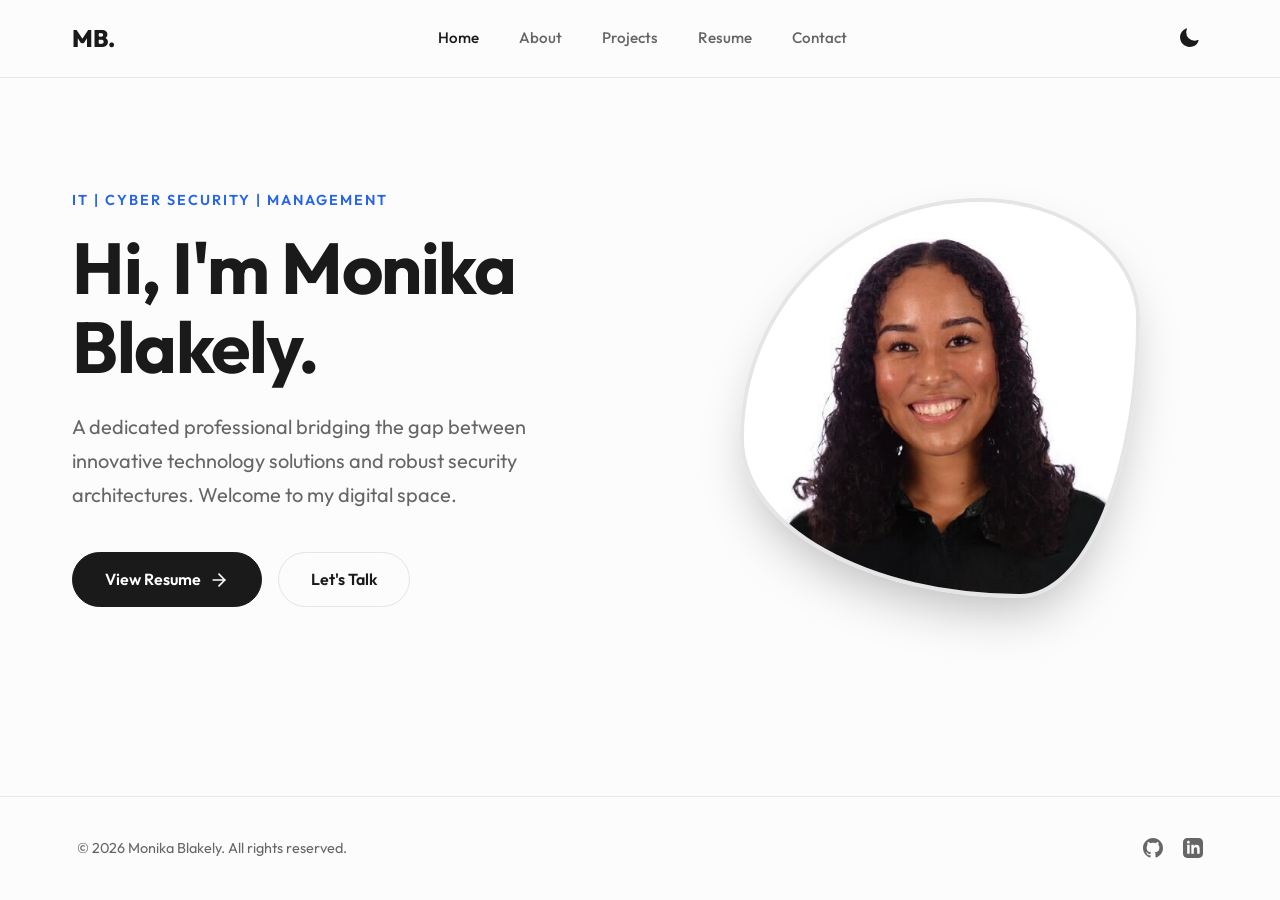
==== index.html @ 393cf8ac "first commit" ====
<!doctype html>
<html lang="en" data-theme="dark">
  <head>
    <meta charset="UTF-8" />
    <meta name="viewport" content="width=device-width, initial-scale=1" />
    <title>Monika Blakely | IT & Cyber Security Professional</title>

    <!-- Fonts -->
    <link rel="preconnect" href="https://fonts.googleapis.com" />
    <link rel="preconnect" href="https://fonts.gstatic.com" crossorigin />
    <link href="https://fonts.googleapis.com/css2?family=Outfit:wght@300;400;500;600;700;800&display=swap" rel="stylesheet" />

    <!-- Stylesheet -->
    <link rel="stylesheet" href="assets/css/styles.css" />
  </head>
  <body>
    <nav class="navbar" id="navbar">
      <div class="nav-container">
        <a href="index.html" class="nav-brand">MB.</a>

        <div class="nav-links" id="nav-links">
          <a href="index.html" class="active">Home</a>
          <a href="about.html">About</a>
          <a href="projects.html">Projects</a>
          <a href="resume.html">Resume</a>
          <a href="contact.html">Contact</a>
        </div>

        <div class="nav-controls">
          <button class="theme-toggle" id="theme-toggle" aria-label="Toggle Theme">
            <svg id="theme-icon" xmlns="http://www.w3.org/2000/svg" viewBox="0 0 24 24">
              <path
                d="M12 2.25a.75.75 0 0 1 .75.75v2.25a.75.75 0 0 1-1.5 0V3a.75.75 0 0 1 .75-.75ZM7.5 12a4.5 4.5 0 1 1 9 0 4.5 4.5 0 0 1-9 0ZM18.894 6.166a.75.75 0 0 0-1.06-1.06l-1.591 1.59a.75.75 0 1 0 1.06 1.061l1.591-1.59ZM21.75 12a.75.75 0 0 1-.75.75h-2.25a.75.75 0 0 1 0-1.5H21a.75.75 0 0 1 .75.75ZM17.834 18.894a.75.75 0 0 0 1.06-1.06l-1.59-1.591a.75.75 0 1 0-1.061 1.06l1.59 1.591ZM12 18.75a.75.75 0 0 1 .75.75V21a.75.75 0 0 1-1.5 0v-1.5a.75.75 0 0 1 .75-.75ZM6.166 18.894a.75.75 0 0 1-1.06-1.06l1.59-1.591a.75.75 0 1 1 1.061 1.06l-1.59 1.591ZM2.25 12a.75.75 0 0 1 .75-.75H5.25a.75.75 0 0 1 0 1.5H3a.75.75 0 0 1-.75-.75ZM6.166 6.166a.75.75 0 0 1 1.06-1.06l1.59 1.591a.75.75 0 1 1-1.061 1.06l-1.59-1.591Z"
              />
            </svg>
          </button>

          <button class="mobile-toggle" id="mobile-toggle" aria-label="Toggle Menu">
            <svg xmlns="http://www.w3.org/2000/svg" width="24" height="24" fill="none" viewBox="0 0 24 24" stroke="currentColor" stroke-width="2">
              <path stroke-linecap="round" stroke-linejoin="round" d="M4 6h16M4 12h16m-7 6h7" />
            </svg>
          </button>
        </div>
      </div>
    </nav>

    <main>
      <section class="hero">
        <div class="hero-content">
          <span class="hero-subtitle">IT | Cyber Security | Management</span>
          <h1 class="hero-title">Hi, I'm Monika Blakely.</h1>
          <p class="hero-desc">A dedicated professional bridging the gap between innovative technology solutions and robust security architectures. Welcome to my digital space.</p>

          <div class="hero-actions">
            <a href="resume.html" class="btn-primary">
              View Resume
              <svg xmlns="http://www.w3.org/2000/svg" width="20" height="20" viewBox="0 0 24 24" fill="none" stroke="currentColor" stroke-width="2" stroke-linecap="round" stroke-linejoin="round">
                <line x1="5" y1="12" x2="19" y2="12"></line>
                <polyline points="12 5 19 12 12 19"></polyline>
              </svg>
            </a>
            <a href="contact.html" class="btn-secondary">Let's Talk</a>
          </div>
        </div>
        <div class="hero-image-wrapper">
          <img src="assets/images/profile.jpg" alt="Monika Blakely Profile" class="hero-image" />
        </div>
      </section>
    </main>

    <footer>
      <div class="footer-left">&copy; <span id="year">2026</span> Monika Blakely. All rights reserved.</div>
      <div class="socials">
        <a href="https://github.com/monikablakely" target="_blank" rel="noopener noreferrer" aria-label="GitHub">
          <svg xmlns="http://www.w3.org/2000/svg" width="20" height="20" viewBox="0 0 24 24" fill="currentColor">
            <path
              d="M12 0c-6.626 0-12 5.373-12 12 0 5.302 3.438 9.8 8.207 11.387.599.111.793-.261.793-.577v-2.234c-3.338.726-4.033-1.416-4.033-1.416-.546-1.387-1.333-1.756-1.333-1.756-1.089-.745.083-.729.083-.729 1.205.084 1.839 1.237 1.839 1.237 1.07 1.834 2.807 1.304 3.492.997.107-.775.418-1.305.762-1.604-2.665-.305-5.467-1.334-5.467-5.931 0-1.311.469-2.381 1.236-3.221-.124-.303-.535-1.524.117-3.176 0 0 1.008-.322 3.301 1.23.957-.266 1.983-.399 3.003-.404 1.02.005 2.047.138 3.006.404 2.291-1.552 3.297-1.23 3.297-1.23.653 1.653.242 2.874.118 3.176.77.84 1.235 1.911 1.235 3.221 0 4.609-2.807 5.624-5.479 5.921.43.372.823 1.102.823 2.222v3.293c0 .319.192.694.801.576 4.765-1.589 8.199-6.086 8.199-11.386 0-6.627-5.373-12-12-12z"
            />
          </svg>
        </a>
        <a href="https://www.linkedin.com/in/monikablakely/" target="_blank" rel="noopener noreferrer" aria-label="LinkedIn">
          <svg xmlns="http://www.w3.org/2000/svg" width="20" height="20" viewBox="0 0 24 24" fill="currentColor"><path d="M19 0h-14c-2.761 0-5 2.239-5 5v14c0 2.761 2.239 5 5 5h14c2.762 0 5-2.239 5-5v-14c0-2.761-2.238-5-5-5zm-11 19h-3v-11h3v11zm-1.5-12.268c-.966 0-1.75-.79-1.75-1.764s.784-1.764 1.75-1.764 1.75.79 1.75 1.764-.783 1.764-1.75 1.764zm13.5 12.268h-3v-5.604c0-3.368-4-3.113-4 0v5.604h-3v-11h3v1.765c1.396-2.586 7-2.777 7 2.476v6.759z" /></svg>
        </a>
      </div>
    </footer>

    <script src="assets/js/scripts.js"></script>
  </body>
</html>
---- assets/css/styles.css ----
:root {
  /* Light Theme */
  --bg-color: #fcfcfc;
  --text-main: #1a1a1a;
  --text-muted: #666666;
  --accent: #2563eb;
  --nav-bg: rgba(252, 252, 252, 0.85);
  --nav-border: rgba(0, 0, 0, 0.08);
  --card-bg: #fff;
  --btn-bg: #1a1a1a;
  --btn-text: #ffffff;
  --btn-hover: #333333;
  --btn-sec-bg: transparent;
  --btn-sec-text: #1a1a1a;
  --btn-sec-border: #e5e5e5;
  --btn-sec-hover: #f5f5f5;
}

[data-theme="dark"] {
  /* Dark Theme */
  --bg-color: #0d0d0d;
  --text-main: #f2f2f2;
  --text-muted: #a1a1aa;
  --accent: #60a5fa;
  --nav-bg: rgba(13, 13, 13, 0.85);
  --nav-border: rgba(255, 255, 255, 0.08);
  --card-bg: #161616;
  --btn-bg: #f2f2f2;
  --btn-text: #0d0d0d;
  --btn-hover: #d4d4d4;
  --btn-sec-bg: transparent;
  --btn-sec-text: #f2f2f2;
  --btn-sec-border: #333333;
  --btn-sec-hover: #1a1a1a;
}

* {
  margin: 0;
  padding: 0;
  box-sizing: border-box;
}

body {
  font-family: "Outfit", sans-serif;
  background-color: var(--bg-color);
  color: var(--text-main);
  line-height: 1.6;
  transition:
    background-color 0.4s ease,
    color 0.4s ease;
  min-height: 100vh;
  display: flex;
  flex-direction: column;
}

::selection {
  background: var(--accent);
  color: #fff;
}

/* Navigation */
.navbar {
  position: fixed;
  top: 0;
  width: 100%;
  background: var(--nav-bg);
  backdrop-filter: blur(12px);
  -webkit-backdrop-filter: blur(12px);
  border-bottom: 1px solid var(--nav-border);
  z-index: 1000;
  transition:
    background 0.4s ease,
    border-color 0.4s ease,
    padding 0.3s ease;
}

.nav-container {
  width: 100%;
  max-width: 1200px;
  margin: 0 auto;
  padding: 1.2rem 2rem;
  display: flex;
  justify-content: space-between;
  align-items: center;
}

.nav-brand {
  font-size: 1.5rem;
  font-weight: 800;
  letter-spacing: -0.5px;
  text-decoration: none;
  color: var(--text-main);
}

.nav-links {
  display: flex;
  gap: 2.5rem;
  align-items: center;
}

.nav-links a {
  text-decoration: none;
  color: var(--text-muted);
  font-weight: 500;
  font-size: 0.95rem;
  transition: color 0.3s ease;
  position: relative;
}

.nav-links a:hover,
.nav-links a.active {
  color: var(--text-main);
}

.nav-controls {
  display: flex;
  align-items: center;
  gap: 1rem;
}

/* Theme Toggle */
.theme-toggle {
  background: none;
  border: none;
  color: var(--text-main);
  cursor: pointer;
  display: flex;
  align-items: center;
  justify-content: center;
  padding: 0.5rem;
  border-radius: 50%;
  transition:
    background-color 0.3s ease,
    transform 0.3s ease;
}

.theme-toggle:hover {
  background-color: var(--nav-border);
  transform: scale(1.05);
}

.theme-toggle svg {
  width: 22px;
  height: 22px;
  fill: currentColor;
}

.mobile-toggle {
  display: none;
  background: none;
  border: none;
  color: var(--text-main);
  cursor: pointer;
  padding: 0.5rem;
}

/* Main Content (Hero) */
main {
  flex: 1;
  display: flex;
  align-items: center;
  justify-content: center;
}

.hero {
  max-width: 1200px;
  padding: 1.2rem 2rem;
  width: 100%;
  display: flex;
  align-items: center;
  justify-content: space-between;
  gap: 4rem;
  text-align: left;
  animation: fadeUp 1s cubic-bezier(0.16, 1, 0.3, 1) forwards;
  opacity: 0;
  transform: translateY(30px);
}

.hero-content {
  flex: 1;
  max-width: 600px;
}

.hero-image-wrapper {
  flex: 1;
  display: flex;
  justify-content: center;
  align-items: center;
  position: relative;
}

.hero-image {
  width: 100%;
  max-width: 400px;
  height: 400px;
  object-fit: cover;
  border-radius: 60% 40% 30% 70% / 60% 30% 70% 40%;
  box-shadow: 0 25px 50px -12px rgba(0, 0, 0, 0.25);
  border: 4px solid var(--btn-sec-border);
  animation: blob-morph 12s ease-in-out infinite;
  transition:
    transform 0.4s ease,
    border-color 0.4s ease;
}

.hero-image:hover {
  transform: translateY(-10px) scale(1.02);
  border-color: var(--accent);
}

@keyframes blob-morph {
  0%,
  100% {
    border-radius: 60% 40% 30% 70% / 60% 30% 70% 40%;
  }
  33% {
    border-radius: 30% 60% 70% 40% / 50% 60% 30% 60%;
  }
  66% {
    border-radius: 73% 27% 41% 59% / 40% 58% 42% 50%;
  }
}

.hero-subtitle {
  font-size: 0.9rem;
  font-weight: 600;
  color: var(--accent);
  margin-bottom: 1rem;
  letter-spacing: 2px;
  text-transform: uppercase;
  display: block;
}

.hero-title {
  font-size: 4.5rem;
  font-weight: 700;
  line-height: 1.1;
  margin-bottom: 1.5rem;
  letter-spacing: -1.5px;
  color: var(--text-main);
}

.hero-desc {
  font-size: 1.25rem;
  color: var(--text-muted);
  max-width: 650px;
  margin-bottom: 2.5rem;
  line-height: 1.7;
}

.hero-actions {
  display: flex;
  gap: 1rem;
  align-items: center;
}

.btn-primary,
.btn-secondary {
  display: inline-flex;
  align-items: center;
  gap: 0.5rem;
  cursor: pointer;
  padding: 0.85rem 2rem;
  border-radius: 50px;
  text-decoration: none;
  font-weight: 600;
  font-size: 1rem;
  transition: all 0.3s ease;
}

.btn-primary {
  background-color: var(--btn-bg);
  color: var(--btn-text);
  border: 1px solid var(--btn-bg);
}

.btn-primary:hover {
  background-color: var(--btn-hover);
  border-color: var(--btn-hover);
  transform: translateY(-2px);
  box-shadow: 0 10px 20px rgba(0, 0, 0, 0.1);
}

.btn-primary svg {
  transition: transform 0.3s ease;
}

.btn-primary:hover svg {
  transform: translateX(5px);
}

.btn-secondary {
  background-color: var(--btn-sec-bg);
  color: var(--btn-sec-text);
  border: 1px solid var(--btn-sec-border);
}

.btn-secondary:hover {
  background-color: var(--btn-sec-hover);
  border-color: var(--text-muted);
  transform: translateY(-2px);
}

/* Footer */
footer {
  padding: 2.5rem 6%;
  display: flex;
  justify-content: space-between;
  align-items: center;
  border-top: 1px solid var(--nav-border);
  font-size: 0.9rem;
  color: var(--text-muted);
}

.socials {
  display: flex;
  gap: 1.25rem;
}

.socials a {
  color: var(--text-muted);
  transition:
    color 0.3s ease,
    transform 0.3s ease;
  display: flex;
}

.socials a:hover {
  color: var(--text-main);
  transform: translateY(-2px);
}

/* Page Shared Layout */
.page-main {
  padding: 8rem 0 5rem;
}

.page-container {
  max-width: 1200px;
  width: 100%;
  margin: 0 auto;
  padding: 1.2rem 2rem;
  animation: fadeUp 1s cubic-bezier(0.16, 1, 0.3, 1) forwards;
  opacity: 0;
  transform: translateY(30px);
}

.page-title {
  font-size: 3.5rem;
  font-weight: 800;
  margin-bottom: 3rem;
  letter-spacing: -1px;
}

.section-heading {
  font-size: 1.8rem;
  font-weight: 700;
  margin-bottom: 1rem;
  color: var(--text-main);
  position: relative;
  display: inline-block;
}

.section-heading.mt-2 {
  margin-top: 2rem;
}

.section-text {
  font-size: 1.1rem;
  color: var(--text-muted);
  margin-bottom: 1.5rem;
  line-height: 1.7;
}

.text-link {
  color: var(--accent);
  text-decoration: none;
  font-weight: 500;
  transition: color 0.3s ease;
}

.text-link:hover {
  color: var(--text-main);
  text-decoration: underline;
}

/* About Page Specific Layout */
.about-grid {
  display: flex;
  gap: 4rem;
  align-items: flex-start;
}

.about-image-col {
  flex: 0 0 35%;
  position: sticky;
  top: 8rem;
}

.about-text-col {
  flex: 1;
}

.image-stack {
  position: relative;
  width: 100%;
  aspect-ratio: 3/4;
}

.stack-img {
  width: 100%;
  height: 100%;
  object-fit: cover;
  border-radius: 20px;
  box-shadow: 0 10px 30px rgba(0, 0, 0, 0.1);
  border: 4px solid var(--btn-sec-border);
  transition: transform 0.3s ease;
}

.stack-img:hover {
  transform: scale(1.02);
}

.experience-list {
  display: flex;
  flex-direction: column;
  gap: 1.5rem;
  margin-top: 1rem;
  margin-bottom: 2rem;
}

.exp-item {
  display: flex;
  gap: 1.5rem;
  padding: 1.5rem;
  background-color: var(--nav-bg);
  border: 1px solid var(--nav-border);
  border-radius: 12px;
  transition:
    transform 0.3s ease,
    box-shadow 0.3s ease;
}

.exp-item:hover {
  transform: translateY(-3px);
  box-shadow: 0 5px 15px rgba(0, 0, 0, 0.05);
  border-color: var(--nav-border);
}

.exp-year {
  font-weight: 700;
  color: var(--accent);
  font-size: 0.9rem;
  white-space: nowrap;
}

.exp-details h3 {
  font-size: 1.2rem;
  font-weight: 600;
  margin-bottom: 0.2rem;
  margin-top: -0.3rem;
  color: var(--text-main);
}

.exp-details p {
  color: var(--text-muted);
  font-size: 0.95rem;
}

/* Projects Page Layout */
.projects-grid {
  display: grid;
  grid-template-columns: repeat(auto-fill, minmax(300px, 1fr));
  gap: 2.5rem;
  margin-top: 1rem;
}

.project-card {
  background: var(--card-bg);
  border: 1px solid var(--nav-border);
  border-radius: 20px;
  overflow: hidden;
  display: flex;
  flex-direction: column;
  box-shadow: 0 3px 6px rgba(0, 0, 0, 0.05);
  transition:
    transform 0.4s ease,
    box-shadow 0.4s ease,
    border-color 0.4s ease;
}

.project-card:hover {
  transform: translateY(-8px);
  box-shadow: 0 15px 35px rgba(0, 0, 0, 0.1);
  border-color: var(--accent);
}

.project-img-wrapper {
  position: relative;
  width: 100%;
  aspect-ratio: 16/10;
  overflow: hidden;
}

.project-img {
  width: 100%;
  height: 100%;
  object-fit: cover;
  transition: transform 0.6s ease;
}

.project-card:hover .project-img {
  transform: scale(1.05);
}

.project-overlay {
  position: absolute;
  top: 0;
  left: 0;
  width: 100%;
  height: 100%;
  background: rgba(0, 0, 0, 0.65);
  display: flex;
  align-items: center;
  justify-content: center;
  opacity: 0;
  transition: opacity 0.3s ease;
  backdrop-filter: blur(2px);
  -webkit-backdrop-filter: blur(2px);
}

.project-card:hover .project-overlay {
  opacity: 1;
}

.overlay-btn {
  background: var(--bg-color);
  color: var(--text-main);
  padding: 0.75rem 1.5rem;
  border-radius: 30px;
  font-weight: 600;
  display: flex;
  align-items: center;
  gap: 0.5rem;
  transform: translateY(20px);
  transition:
    transform 0.3s ease,
    background 0.3s ease,
    color 0.3s ease;
  text-decoration: none;
}

.project-card:hover .overlay-btn {
  transform: translateY(0);
}

.overlay-btn:hover {
  background: var(--accent);
  color: #fff;
}

.project-status-overlay {
  background: rgba(0, 0, 0, 0.5);
  color: #fff;
  padding: 0.75rem 1.5rem;
  border-radius: 30px;
  font-weight: 600;
  transform: translateY(20px);
  transition: transform 0.3s ease;
  display: inline-block;
}

.project-card:hover .project-status-overlay {
  transform: translateY(0);
}

.project-info {
  padding: 1.5rem;
  display: flex;
  flex-direction: column;
  flex: 1;
}

.project-title {
  font-size: 1.4rem;
  font-weight: 700;
  margin-bottom: 0.8rem;
  color: var(--text-main);
  line-height: 1.3;
}

.project-desc {
  font-size: 1rem;
  color: var(--text-muted);
  margin-bottom: 1.5rem;
  flex: 1;
}

.project-tags {
  display: flex;
  flex-wrap: wrap;
  gap: 0.5rem;
  margin-top: auto;
}

.tag {
  background: var(--btn-sec-border);
  border: 1px solid var(--nav-border);
  padding: 0.25rem 0.75rem;
  border-radius: 20px;
  font-size: 0.8rem;
  font-weight: 500;
  color: var(--text-main);
}

/* Carousel */
.carousel {
  position: relative;
  width: 100%;
  max-width: 500px;
  height: 300px;
  border-radius: 16px;
  overflow: hidden;
  box-shadow: 0 10px 30px rgba(0, 0, 0, 0.1);
  margin-bottom: 2rem;
  border: 1px solid var(--nav-border);
}

.carousel-slides {
  position: relative;
  width: 100%;
  height: 100%;
}

.carousel-slide {
  position: absolute;
  inset: 0;
  width: 100%;
  height: 100%;
  object-fit: cover;
  opacity: 0;
  transition: opacity 0.5s ease;
  pointer-events: none;
}

.carousel-slide.active {
  opacity: 1;
  pointer-events: auto;
}

.carousel-controls {
  position: absolute;
  bottom: 20px;
  left: 50%;
  transform: translateX(-50%);
  display: flex;
  gap: 5px;
  z-index: 10;
  background: rgba(0, 0, 0, 0.5);
  padding: 5px;
  border-radius: 50px;
  backdrop-filter: blur(10px);
}

.carousel-btn {
  background: none;
  border: none;
  color: white;
  cursor: pointer;
  display: flex;
  align-items: center;
  justify-content: center;
  width: 30px;
  height: 30px;
  border-radius: 50%;
  transition: all 0.3s ease;
}

.carousel-btn:hover {
  background: rgba(255, 255, 255, 0.2);
}

/* Resume Layout */
.resume-container {
  width: 100%;
  aspect-ratio: 8.5/11;
  max-width: 800px;
  background: var(--nav-bg);
  border: 1px solid var(--nav-border);
  border-radius: 20px;
  overflow: hidden;
  margin: 0 auto 1.5rem;
  box-shadow: 0 15px 35px rgba(0, 0, 0, 0.1);
}

.resume-frame {
  width: 100%;
  height: 100%;
  border: none;
}

.updated-note {
  font-size: 0.9rem;
  color: var(--text-muted);
}

/* Contact Layout */
.contact-page .page-title {
  margin-bottom: 0;
}

.contact-page .section-text {
  margin-bottom: 3rem;
}

.contact-grid {
  display: grid;
  grid-template-columns: 1fr 1fr;
  gap: 4rem;
  align-items: flex-start;
}

.contact-info {
  display: flex;
  flex-direction: column;
}

.info-items {
  display: flex;
  flex-direction: column;
  gap: 1.5rem;
}

.info-item {
  display: flex;
  align-items: center;
  gap: 1.5rem;
  padding: 1.5rem;
  background: var(--nav-bg);
  border: 1px solid var(--nav-border);
  border-radius: 16px;
  text-decoration: none;
  transition:
    transform 0.3s cubic-bezier(0.16, 1, 0.3, 1),
    box-shadow 0.3s ease,
    border-color 0.3s ease;
}

.text-link-card.info-item:hover {
  transform: translateY(-5px);
  box-shadow: 0 15px 35px rgba(0, 0, 0, 0.1);
  border-color: var(--accent);
}

.text-link-card.info-item:hover .info-icon {
  background: var(--accent);
  color: #fff;
}

.info-icon {
  width: 55px;
  height: 55px;
  border-radius: 50%;
  background: var(--btn-sec-border);
  display: flex;
  align-items: center;
  justify-content: center;
  color: var(--accent);
  flex-shrink: 0;
  transition:
    background 0.3s ease,
    color 0.3s ease;
}

.info-details h3 {
  font-size: 1.1rem;
  font-weight: 700;
  margin-bottom: 0.2rem;
  color: var(--text-main);
}

.info-details p {
  color: var(--text-muted);
  font-size: 0.95rem;
}

.contact-card {
  background: var(--card-bg);
  border: 1px solid var(--nav-border);
  border-radius: 20px;
  padding: 2.5rem;
  box-shadow: 0 10px 30px rgba(0, 0, 0, 0.05);
  text-align: left;
}

.form-group {
  margin-bottom: 1.5rem;
}

.form-group label {
  display: block;
  margin-bottom: 0.5rem;
  font-weight: 600;
  color: var(--text-main);
}

.form-control {
  width: 100%;
  padding: 1rem;
  border-radius: 12px;
  border: 1px solid var(--nav-border);
  background: var(--bg-color);
  color: var(--text-main);
  font-family: inherit;
  font-size: 1rem;
  transition:
    border-color 0.3s ease,
    box-shadow 0.3s ease;
}

.form-control:focus {
  outline: none;
  border-color: var(--accent);
  box-shadow: 0 0 0 3px rgba(37, 99, 235, 0.1);
}

.w-100 {
  width: 100%;
  justify-content: center;
}

.form-status {
  margin-top: 1rem;
  text-align: center;
  font-size: 0.95rem;
  font-weight: 500;
}

.form-status.success {
  color: #10b981;
}

.form-status.error {
  color: #ef4444;
}

/* Animations */
@keyframes fadeUp {
  to {
    opacity: 1;
    transform: translateY(0);
  }
}

/* Responsive */
@media (max-width: 992px) {
  .hero {
    flex-direction: column-reverse;
    text-align: center;
    gap: 3rem;
  }

  .hero-content {
    display: flex;
    flex-direction: column;
    align-items: center;
  }

  .hero-actions {
    align-items: center;
  }

  .contact-grid {
    grid-template-columns: 1fr;
    gap: 2.5rem;
  }
}

@media (max-width: 768px) {
  .navbar .nav-container {
    padding: 1rem 5%;
  }

  .nav-links {
    display: flex;
    position: fixed;
    top: 0;
    left: 0;
    width: 100vw;
    height: 100vh;
    background: rgba(252, 252, 252, 1);
    flex-direction: column;
    justify-content: center;
    align-items: center;
    padding: 0;
    border: none;
    gap: 2.5rem;
    opacity: 0;
    pointer-events: none;
    transition: opacity 0.4s ease;
    z-index: 900;
  }

  [data-theme="dark"] .nav-links {
    background: rgba(13, 13, 13, 1);
  }

  .nav-links.active {
    opacity: 1;
    pointer-events: auto;
  }

  .nav-links a {
    font-size: 2rem;
    font-weight: 700;
    font-family: inherit;
    color: var(--text-muted);
    transition:
      color 0.3s ease,
      transform 0.3s ease;
  }

  .nav-links a:hover,
  .nav-links a.active {
    color: var(--text-main);
    transform: translateX(10px);
  }

  .mobile-toggle {
    display: block;
    z-index: 999;
  }

  .hero-title {
    font-size: 3rem;
  }

  .hero-desc {
    font-size: 1.1rem;
  }

  .hero-actions {
    flex-direction: column;
    align-items: flex-start;
  }

  footer {
    flex-direction: column-reverse;
    gap: 1.5rem;
    text-align: center;
  }

  .page-main {
    padding: 5rem 0;
  }

  .about-grid {
    flex-direction: column;
    gap: 2rem;
  }

  .about-image-col {
    position: static;
    max-width: 400px;
    margin: 0 auto;
  }

  .exp-item {
    flex-direction: column;
    gap: 0.5rem;
  }

  .projects-grid {
    grid-template-columns: 1fr;
    gap: 1.5rem;
  }
}
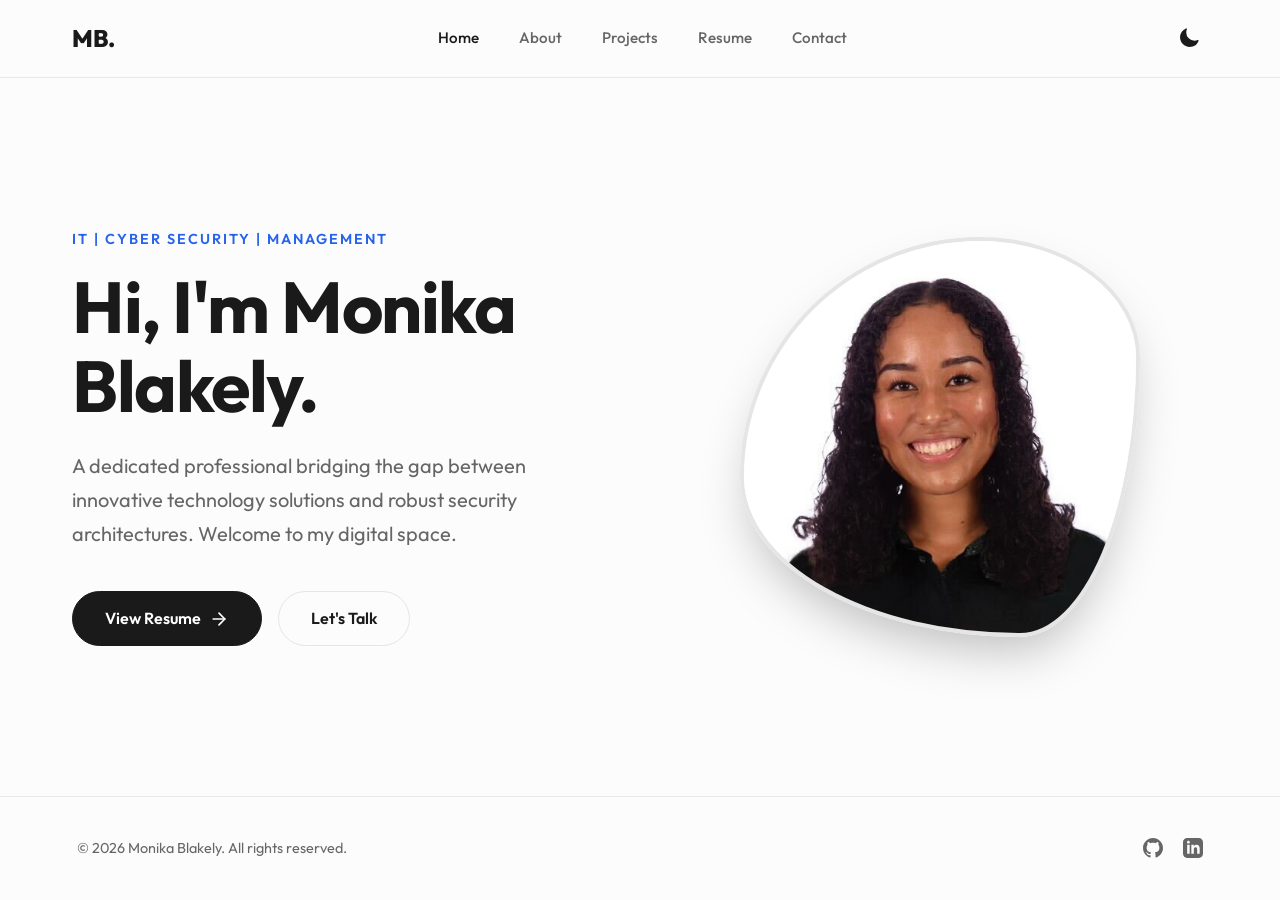
==== commit 0bced420: "Add SEO meta tags and fix responsive issues" ====
--- a/index.html
+++ b/index.html
@@ -4,6 +4,18 @@
     <meta charset="UTF-8" />
     <meta name="viewport" content="width=device-width, initial-scale=1" />
     <title>Monika Blakely | IT & Cyber Security Professional</title>
+
+    <!-- SEO -->
+    <meta name="description" content="Monika Blakely is an IT and Cyber Security professional based in Virginia, specializing in security architecture, IT management, and innovative technology solutions." />
+    <meta name="author" content="Monika Blakely" />
+    <meta name="robots" content="index, follow" />
+    <link rel="canonical" href="https://monikablakely.github.io/portfolio/" />
+
+    <!-- Open Graph -->
+    <meta property="og:title" content="Monika Blakely | IT & Cyber Security Professional" />
+    <meta property="og:description" content="IT and Cyber Security professional bridging innovative technology solutions and robust security architectures." />
+    <meta property="og:type" content="website" />
+    <meta property="og:url" content="https://monikablakely.github.io/portfolio/" />
 
     <!-- Fonts -->
     <link rel="preconnect" href="https://fonts.googleapis.com" />
--- a/assets/css/styles.css
+++ b/assets/css/styles.css
@@ -60,7 +60,7 @@
 
 /* Navigation */
 .navbar {
-  position: fixed;
+  position: sticky;
   top: 0;
   width: 100%;
   background: var(--nav-bg);
@@ -332,7 +332,7 @@
 
 /* Page Shared Layout */
 .page-main {
-  padding: 8rem 0 5rem;
+  padding: 1rem 0;
 }
 
 .page-container {
@@ -858,6 +858,7 @@
     flex-direction: column-reverse;
     text-align: center;
     gap: 3rem;
+    padding-block: 4rem;
   }
 
   .hero-content {
@@ -886,7 +887,7 @@
     position: fixed;
     top: 0;
     left: 0;
-    width: 100vw;
+    width: 100%;
     height: 100vh;
     background: rgba(252, 252, 252, 1);
     flex-direction: column;
@@ -941,7 +942,12 @@
 
   .hero-actions {
     flex-direction: column;
-    align-items: flex-start;
+    align-items: center;
+  }
+
+  .hero-image {
+    max-width: 250px;
+    height: 250px;
   }
 
   footer {
@@ -950,10 +956,6 @@
     text-align: center;
   }
 
-  .page-main {
-    padding: 5rem 0;
-  }
-
   .about-grid {
     flex-direction: column;
     gap: 2rem;
